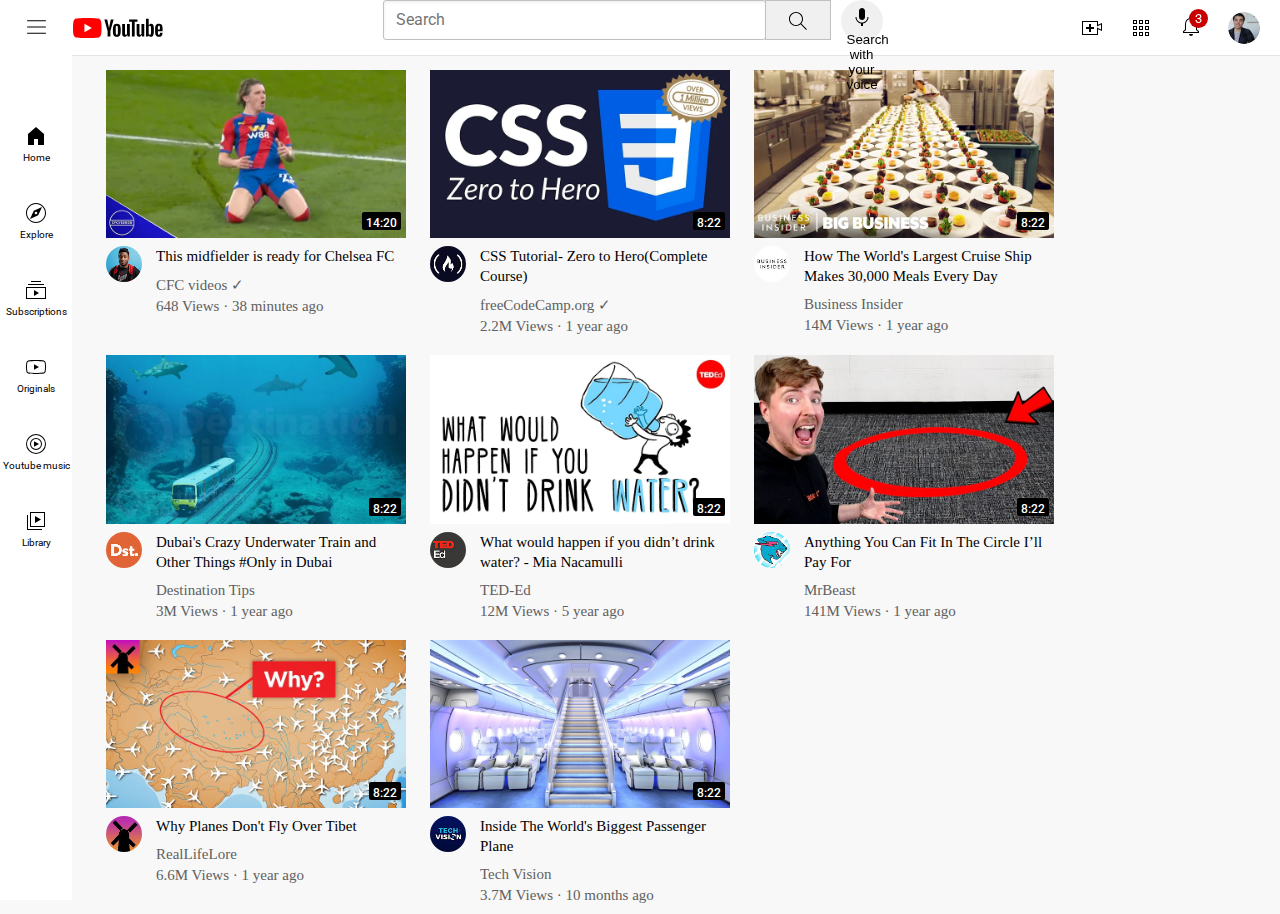
==== index.html @ 497a1fad "first commit" ====
<!DOCTYPE html>
<html lang="en">
<head>
  <meta charset="UTF-8">
  <meta http-equiv="X-UA-Compatible" content="IE=edge">
  <meta name="viewport" content="width=device-width, initial-scale=1.0">
  <link rel="stylesheet" href="css/style.css">
  <link rel="stylesheet" href="css/header.css">
  <link rel="stylesheet" href="css/general.css">
  <link rel="stylesheet" href="css/sidebar.css">
  <link rel="preconnect" href="https://fonts.googleapis.com">
<link rel="preconnect" href="https://fonts.gstatic.com" crossorigin>
<link href="https://fonts.googleapis.com/css2?family=Roboto:wght@400;500;700&display=swap" rel="stylesheet">
  <title>Youtube.com clone</title>
</head>
<body class="top">
  <div class="header">
    <div class="left-section">
      <img class="hamburger-menu" src="icon/hamburger-menu.svg">
      <img class="youtube-logo" src="icon/youtube-logo.svg">
    </div>

    <div class="middle-section">
      <input class="search-bar" type="text" placeholder="Search">
      <button class="search-icon-button">
        <img class="search-icon" src="icon/search.svg">
        <div class="tool-tip">Search</div>
      </button>
      <button class="voice-icon-button">
        <img class="voice-icon" src="icon/voice-search-icon.svg">
        <div class="tool-tip">Search with your voice</div>
      </button>
    </div>

    <div class="right-section">
      <img class="upload-icon" src="icon/upload.svg">
      <img class="youtube-icon" src="icon/youtube-apps.svg">
      <div class="notification-container">
        <img class="notification-icon" src="icon/notifications.svg">
        <div class="notification-count">3</div>
      </div>
      <img class="channel-icon" src="icon/my-channel.jpeg">
    </div>

  </div>

  <div class="sidebar">
    <div class="sidebar-link">
      <img src="icon/home.svg">
      <div>Home</div>
    </div>
    <div class="sidebar-link">
      <img src="icon/explore.svg">
      <div>Explore</div>
    </div>
    <div class="sidebar-link">
      <img src="icon/subscriptions.svg">
      <div>Subscriptions</div>
    </div>
    <div class="sidebar-link">
      <img src="icon/originals.svg">
      <div>Originals</div>
    </div>
    <div class="sidebar-link">
      <img src="icon/youtube-music.svg">
      <div>Youtube music</div>
    </div>
    <div class="sidebar-link">
      <img src="icon/library.svg">
      <div>Library</div>
    </div> 
  </div>



  <div class="video-preview">
    <div class="img-row">
      <img class="img-1" src="images/hq721.webp" alt="wrestle mania image">
      <div class="video-time">
        14:20
      </div>
    </div>

    <div class="video-info-grid">
      <div class="channel-picture">
        <img class="profile-picture" src="channel/channel-1.jpeg">
      </div>
      <div class="video-info">
        <p class="video-title">
          This midfielder is ready for Chelsea FC
        </p>
      
        <p class="video-author">
          CFC videos &check;
        </p>
    
        <p class="video-stat">
          648 Views &#183; 38 minutes ago
        </p>
      </div>

    </div>


  </div>
  <div class="video-preview">
    <div class="img-row">
      <img class="img-1" src="images/hq722.webp" alt="wrestle mania image">
      <div class="video-time">
        8:22
      </div>
    </div>

    <div class="video-info-grid">
      <div class="channel-picture">
        <img class="profile-picture" src="channel/ch.jpg">
      </div>
      <div class="video-info">
        <p class="video-title">
          CSS Tutorial- Zero to Hero(Complete Course)
        </p>
      
        <p class="video-author">
          freeCodeCamp.org &check;
        </p>
    
        <p class="video-stat">
          2.2M Views &#183; 1 year ago
        </p>
      </div>

    </div>


  </div>

  <div class="video-preview">
    <div class="img-row">
      <img class="img-1" src="images/thumbnail-10.webp" alt="">
      <div class="video-time">
        8:22
      </div>
    </div>

    <div class="video-info-grid">
      <div class="channel-picture">
        <img class="profile-picture" src="channel/channel-10.jpeg">
      </div>
      <div class="video-info">
        <p class="video-title">
          
        How The World's Largest Cruise Ship Makes 30,000 Meals Every Day
        </p>
      
        <p class="video-author">
          Business Insider
        </p>
    
        <p class="video-stat">
          14M Views &#183; 1 year ago
        </p>
      </div>

    </div>

  </div>


  <div class="video-preview">
    <div class="img-row">
      <img class="img-1" src="images/thumbnail-11.webp" alt="">
      <div class="video-time">
        8:22
      </div>
    </div>

    <div class="video-info-grid">
      <div class="channel-picture">
        <img class="profile-picture" src="channel/channel-11.jpeg">
      </div>
      <div class="video-info">
        <p class="video-title">
          Dubai's Crazy Underwater Train and Other Things #Only in Dubai
        </p>
      
        <p class="video-author">
          Destination Tips
        </p>
    
        <p class="video-stat">
          3M Views &#183; 1 year ago
        </p>
      </div>

    </div>

  </div>

  <div class="video-preview">
    <div class="img-row">
      <img class="img-1" src="images/thumbnail-12.webp" alt="">
      <div class="video-time">
        8:22
      </div>
    </div>

    <div class="video-info-grid">
      <div class="channel-picture">
        <img class="profile-picture" src="channel/channel-12.jpeg">
      </div>
      <div class="video-info">
        <p class="video-title">
          What would happen if you didn’t drink water? - Mia Nacamulli
        </p>
      
        <p class="video-author">
          TED-Ed
        </p>
    
        <p class="video-stat">
          12M Views &#183; 5 year ago
        </p>
      </div>

    </div>

  </div>


  <div class="video-preview">
    <div class="img-row">
      <img class="img-1" src="images/thumbnail-6.webp" alt="">
      <div class="video-time">
        8:22
      </div>
    </div>

    <div class="video-info-grid">
      <div class="channel-picture">
        <img class="profile-picture" src="channel/channel-6.jpeg">
      </div>
      <div class="video-info">
        <p class="video-title">
          Anything You Can Fit In The Circle I’ll Pay For
        </p>
      
        <p class="video-author">
          MrBeast
        </p>
    
        <p class="video-stat">
          141M Views &#183; 1 year ago
        </p>
      </div>

    </div>

  </div>

  <div class="video-preview">
    <div class="img-row">
      <img class="img-1" src="images/thumbnail-7.webp" alt="">
      <div class="video-time">
        8:22
      </div>
    </div>

    <div class="video-info-grid">
      <div class="channel-picture">
        <img class="profile-picture" src="channel/channel-7.jpeg">
      </div>
      <div class="video-info">
        <p class="video-title">
          Why Planes Don't Fly Over Tibet
        </p>
      
        <p class="video-author">
          RealLifeLore
        </p>
    
        <p class="video-stat">
          6.6M Views &#183; 1 year ago
        </p>
      </div>

    </div>

  </div>

  <div class="video-preview">
    <div class="img-row">
      <img class="img-1" src="images/thumbnail-8.webp" alt="">
      <div class="video-time">
        8:22
      </div>
    </div>

    <div class="video-info-grid">
      <div class="channel-picture">
        <img class="profile-picture" src="channel/channel-8.jpeg">
      </div>
      <div class="video-info">
        <p class="video-title">
          Inside The World's Biggest Passenger Plane

        </p>
      
        <p class="video-author">
          Tech Vision
        </p>
    
        <p class="video-stat">
          3.7M Views &#183; 10 months ago
        </p>
      </div>

    </div>

  </div>


</body>
</html>
---- css/style.css ----
.img-1{
  width: 300px;
  display: block;
  cursor: pointer;
}

.video-title{
  margin-top: 0;
  font-size: 15px;
  font-weight: 500;
  line-height: 20px;
  margin-bottom: 10px;
  cursor: pointer;
}

.video-preview{
  display: inline-block;
  width: 300px;
  margin: 10px;
  vertical-align: top;
}

.video-info-grid{
  display: grid;
  grid-template-columns: 50px 2fr;
}

.profile-picture{
  width: 36px;
  border-radius: 50%;
  cursor: pointer;
}

.img-row {
  margin-bottom: 8px;
  position: relative;
}

.video-author,
.video-stat{
  font-size: 15px;
  color: rgb(96,96,96);
}
.video-author {
  margin-bottom: 4px;
}

.video-time{
  font-family: Roboto, Arial;
  font-size: 12px;
  font-weight: 500;
  padding-left: 4px;
  padding-right: 4px;
  padding-top: 4px;
  padding-top: 4px;
  border-radius: 2px;
  background-color: black;
  color: white;
  position: absolute;
  bottom: 8px;
  right: 5px;
}
---- css/header.css ----
.search-bar{
  font-size: 20px;
  display: block;
}

.header{
   height: 55px;
  display: flex;
  flex-direction: row;
  justify-content: space-between;
  position: fixed;
  top: 0;
  left: 0;
  right: 0;
  background-color: white;
  border-bottom-width: 1px;
  border-bottom-style: solid;
  border-bottom-color: rgb(228,228,228);
  z-index: 100;
}

.left-section{
  width: 150px;
  display: flex;
  align-items: center;
}

.hamburger-menu{
  height: 25px;
  margin-left: 24px;
  margin-right: 24px;
  cursor: pointer;
}

.youtube-logo{
  cursor: pointer;
  height: 20px;
}


.middle-section{
  /* height: 40px; */
  flex: 1;
  margin-left: 70px;
  margin-right: 35px;
  max-width: 500px;
  display: flex;
}

.search-bar{
  flex: 1;
  height: 36px;
  padding-left: 12px;
  font-size: 16px;
  border-width: 1px;
  border-style: solid;
  border-color: #c0c0c0;
  border-radius: 3px;
  box-shadow: inset 1px 2px 3px rgba(0, 0, 0, 0.05);
  width: 0;
}

.search-bar::placeholder{
  font-family: Roboto,Arial;
  font-size: 16px;
}

.search-icon{
  height: 24px;
  margin-top: 4px;
  
}

.voice-icon{
  height: 24px;
  margin-top: 4px;
  cursor: pointer;
}

.search-icon-button{
  height: 40px;
  width: 66px;
  background-color: rgb(240,240,240);
  border-width: 1px;
  border-style: solid; 
  border-color: rgba(192,192,192);
  margin-left: -1px;
  margin-right: 10px;
  position: relative;
  cursor: pointer;
}

.search-icon-button .tool-tip {
  position: absolute;
  background-color: gray;
  color: white;
  padding-top: 4px;
  padding-bottom: 4px;
  padding-right: 8px;
  padding-left: 8px;
  border-radius: 2px;
  font-size: 12px;
  bottom: -30px;
  opacity: 0;
  transition: opacity 0.15s;
  pointer-events: none;
}

.search-icon-button:hover .tool-tip {
  opacity: 1;
}

.voice-icon-button{
  height: 42px;
  width: 42px;
  background-color: rgb(240,240,240);
  border-width: 1px;
  border-color: rgba(192,192,192);
  border-radius: 22px;
  border: none;
  cursor: pointer;

}

.right-section{
  margin-right: 20px;
  width: 180px;
  display:flex;
  align-items: center;
  flex-shrink: 0;
  justify-content: space-between;
}

.upload-icon{
  height: 24px;
  cursor: pointer;
}

.youtube-icon{
  height: 24px;
  cursor: pointer;
}

.notification-icon{
  height: 24px;
  cursor: pointer;
}

.notification-container{
  position: relative;
}

.notification-count{
  position: absolute;
  top: -5px;
  right: -5px;
  background-color: rgb(200,0,0);
  color: white;
  font-family: Roboto, Arial;
  font-size: 13px;
  padding-left: 6px;
  padding-right: 6px;
  padding-top: 2px;
  padding-bottom: 2px;
  border-radius: 30px;
}

.channel-icon{
  height: 32px;
  border-radius: 16px;
  cursor: pointer;

}
---- css/general.css ----
p{
  font-family: Roboto Arial;
  margin-top: 0;
  margin-bottom: 0;
}

body{
  margin: 0;
  height: 700px;
  padding-top: 60px;
  padding-left: 96px;
  padding-right: 24px;
  background-color: rgb(248,248,248);
}
---- css/sidebar.css ----
.sidebar{
  position: fixed;
  left: 0;
  bottom: 0;
  top: 55px;
  background-color: white; 
  width: 72px;
  z-index: 200;
  padding-top: 50px;
}

.sidebar-link{
  /* background-color: lightgrey; */
  height: 76px;
  margin-bottom: 1px;
  display: flex;
  flex-direction: column;
  justify-content: center;
  align-items: center;
  cursor: pointer;

}

.sidebar-link:hover{
  background-color: rgba(235,235,235)
}

.sidebar-link img{
  height: 24px;
  margin-bottom: 4px;
}

.sidebar div{
  font-family: Roboto,Arial;
  font-size: 10px;
}
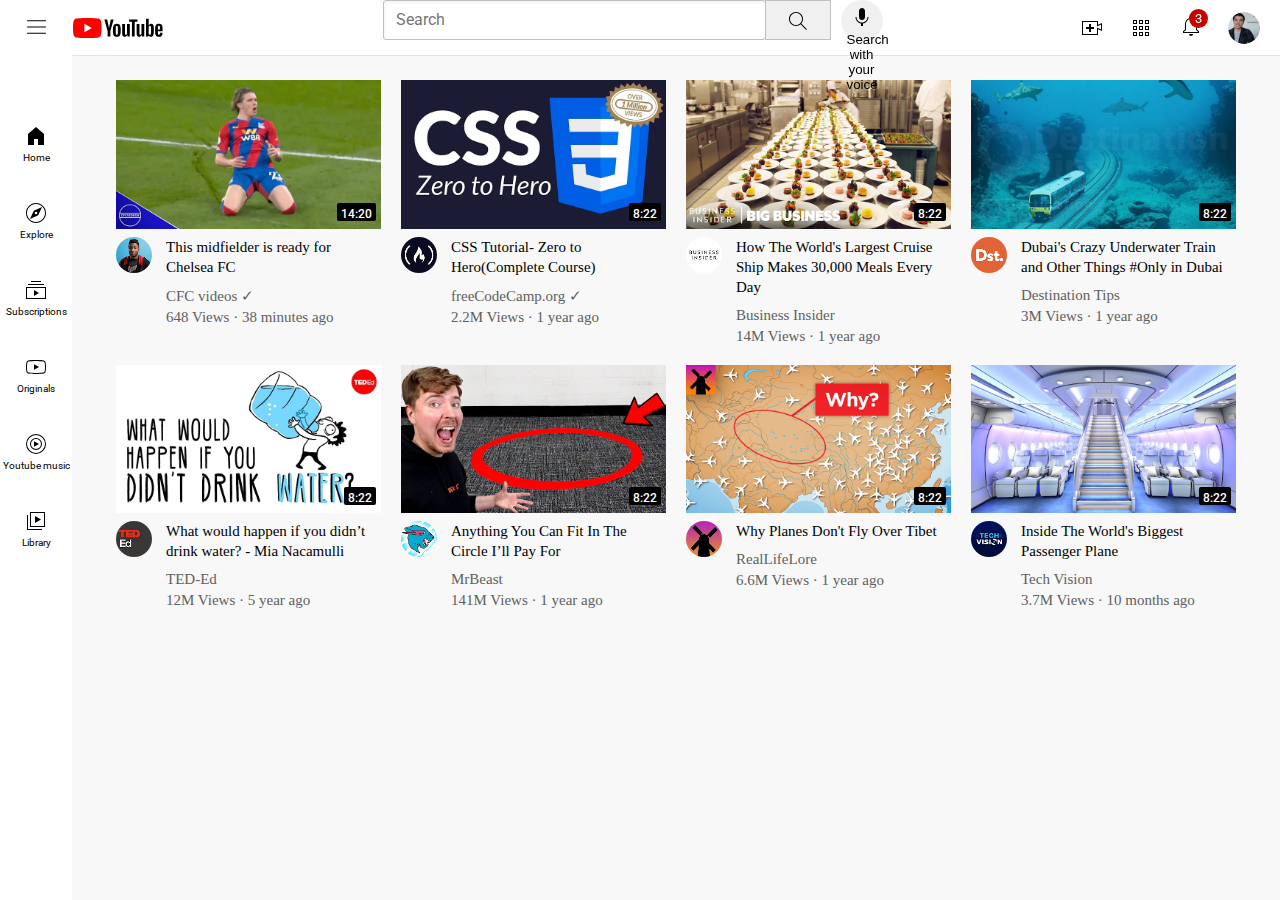
==== commit bd85faf9: "changes to youtube clone" ====
--- a/index.html
+++ b/index.html
@@ -72,7 +72,7 @@
   </div>
 
 
-
+<div class="container">
   <div class="video-preview">
     <div class="img-row">
       <img class="img-1" src="images/hq721.webp" alt="wrestle mania image">
@@ -317,7 +317,9 @@
     </div>
 
   </div>
+</div>
+ 
 
 
 </body>
-</html>+</html>
--- a/css/style.css
+++ b/css/style.css
@@ -1,6 +1,6 @@
 
 .img-1{
-  width: 300px;
+  width: 100%;
   display: block;
   cursor: pointer;
 }
@@ -16,8 +16,7 @@
 
 .video-preview{
   display: inline-block;
-  width: 300px;
-  margin: 10px;
+  width: 100%;
   vertical-align: top;
 }
 
@@ -35,6 +34,7 @@
 .img-row {
   margin-bottom: 8px;
   position: relative;
+  width:100%;
 }
 
 .video-author,
@@ -60,4 +60,4 @@
   position: absolute;
   bottom: 8px;
   right: 5px;
-}+}
--- a/css/general.css
+++ b/css/general.css
@@ -11,4 +11,11 @@
   padding-left: 96px;
   padding-right: 24px;
   background-color: rgb(248,248,248);
-}+}
+
+.container{
+  display: grid;
+  grid-template-columns: 1fr 1fr 1fr 1fr;
+  grid-gap: 20px;
+  margin:20px;
+}
